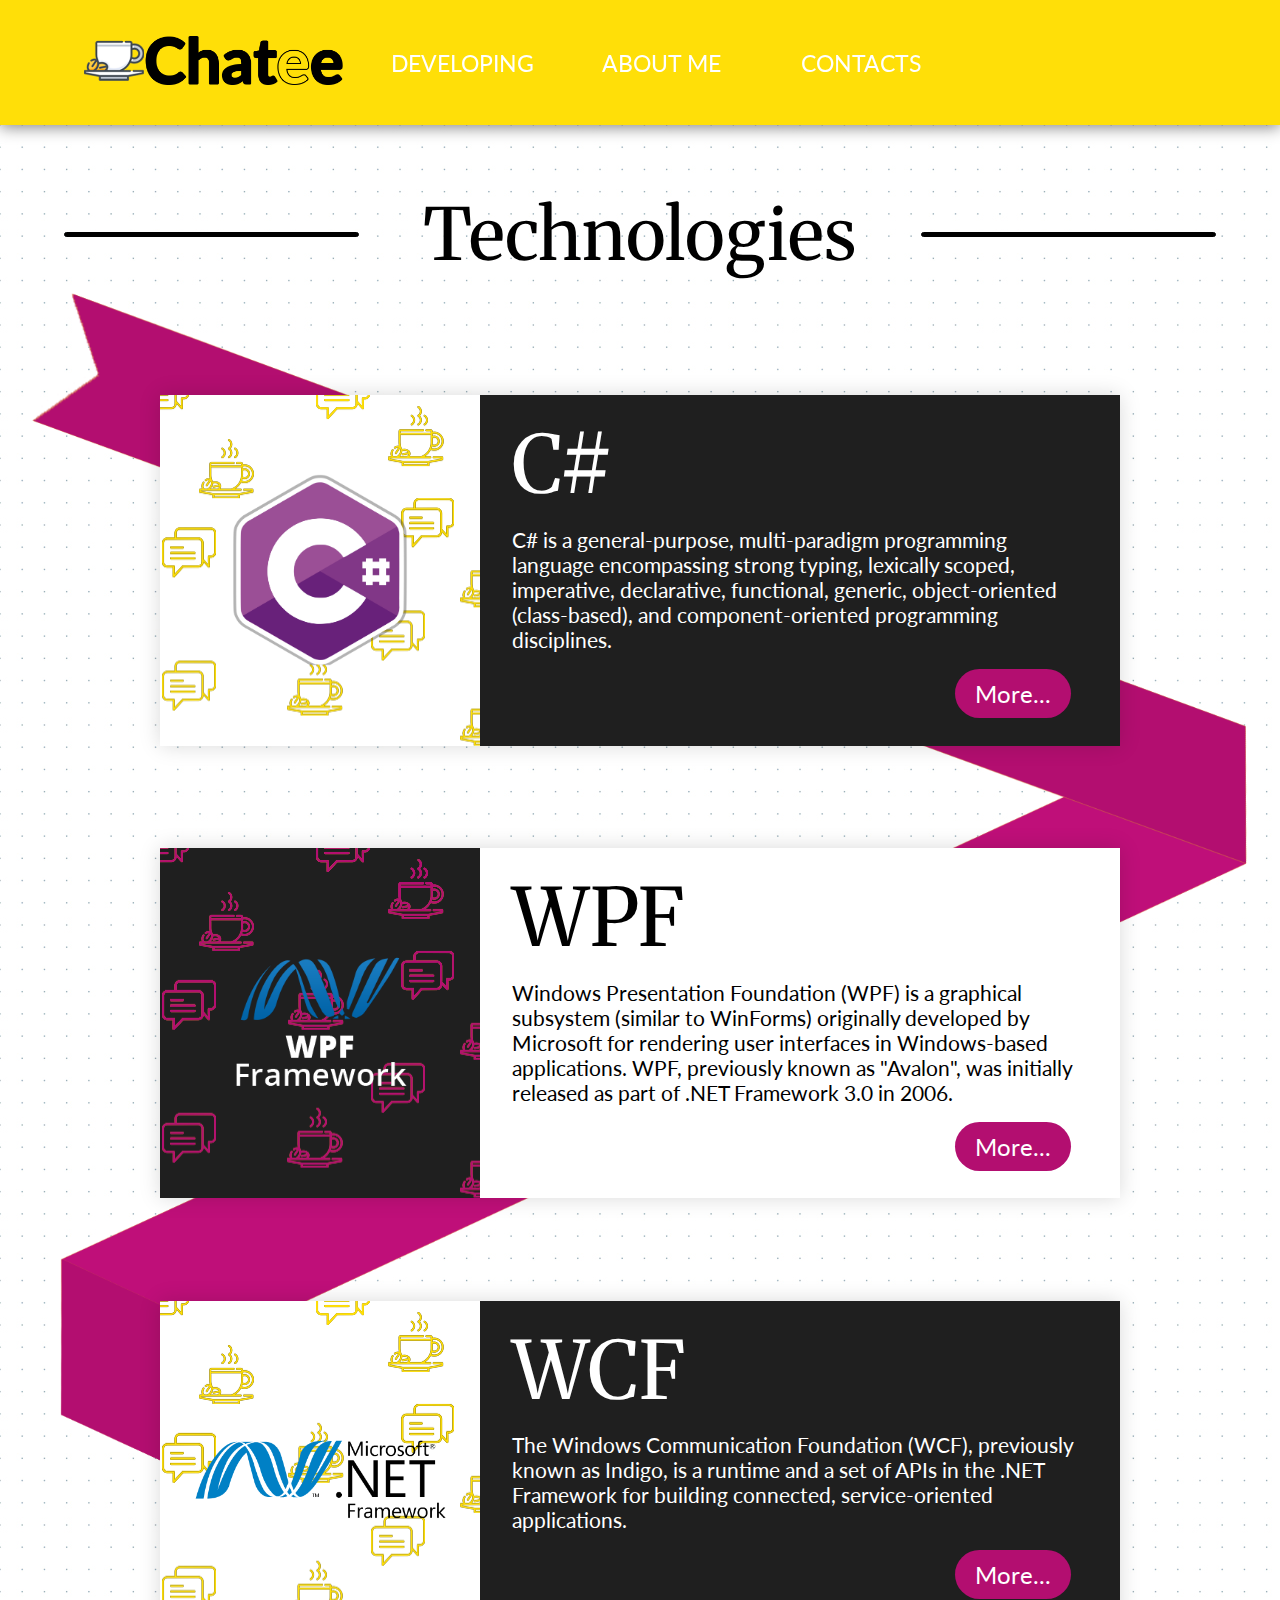
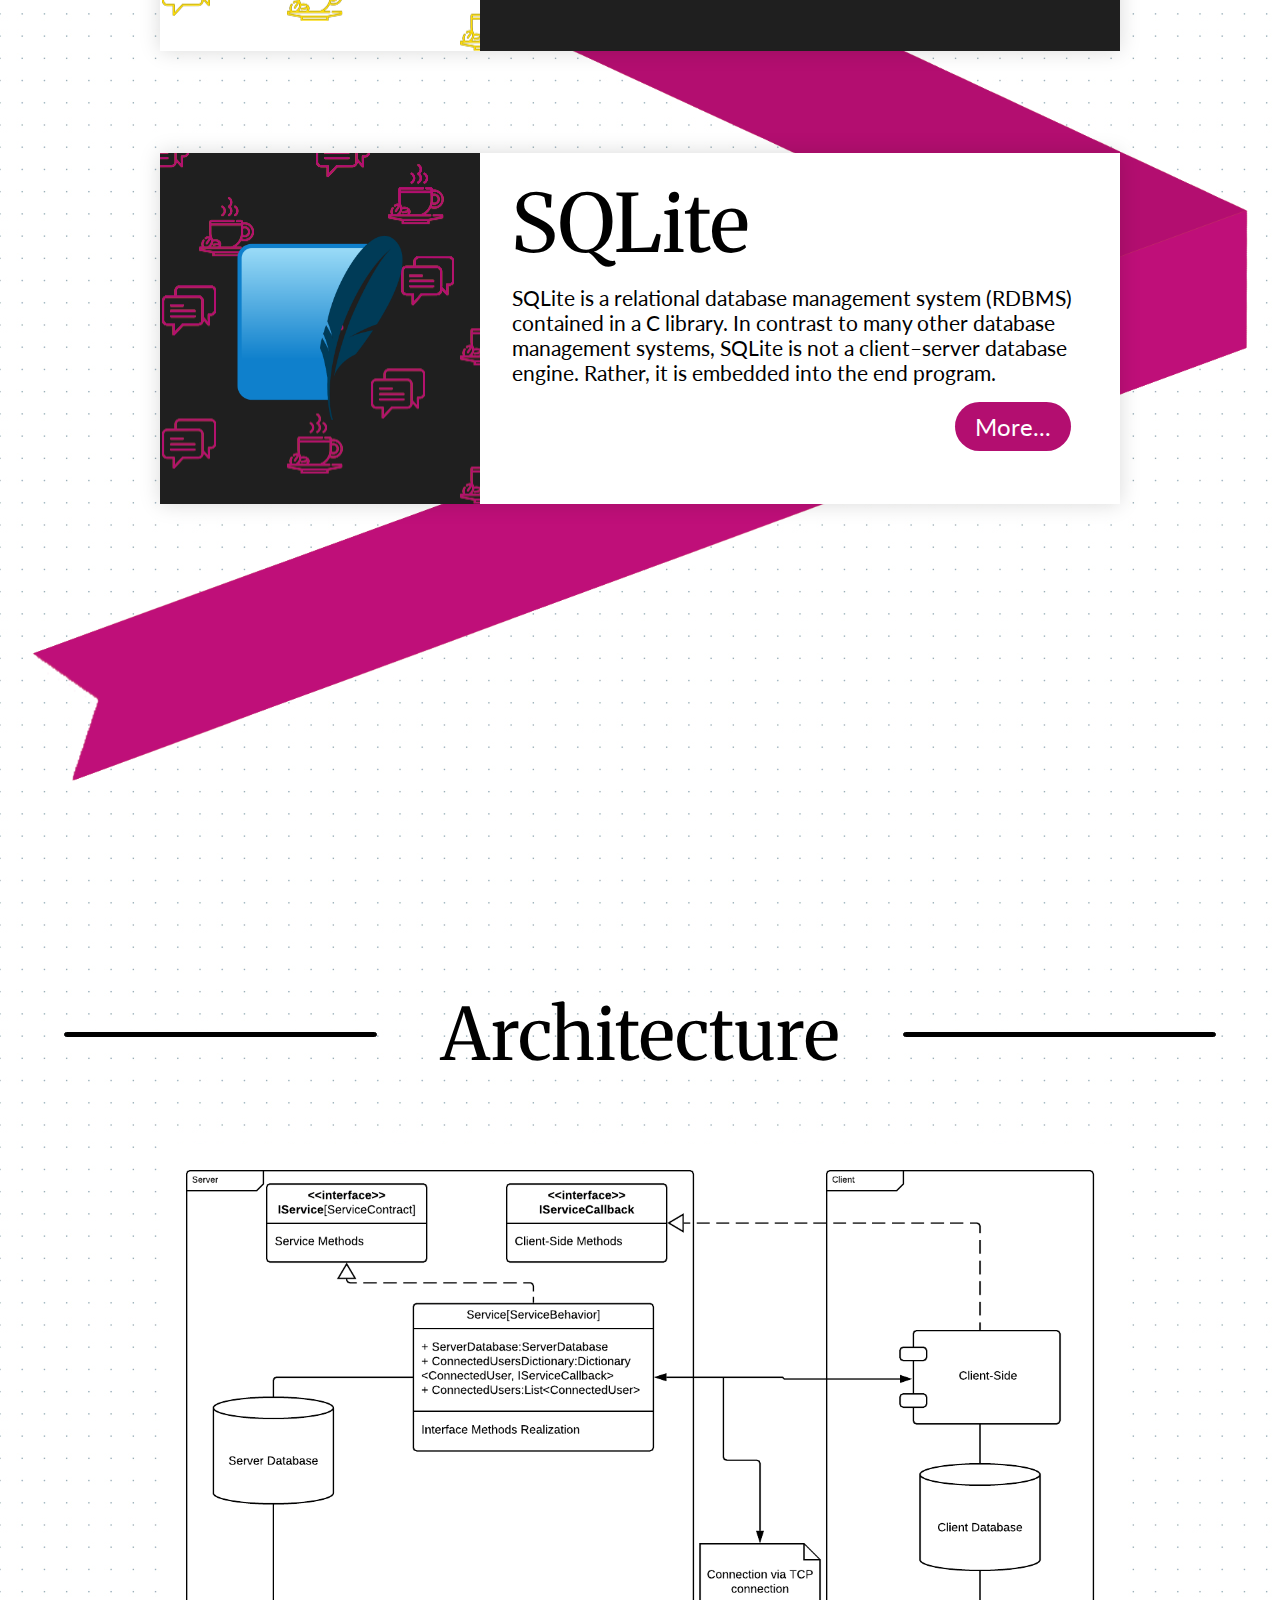
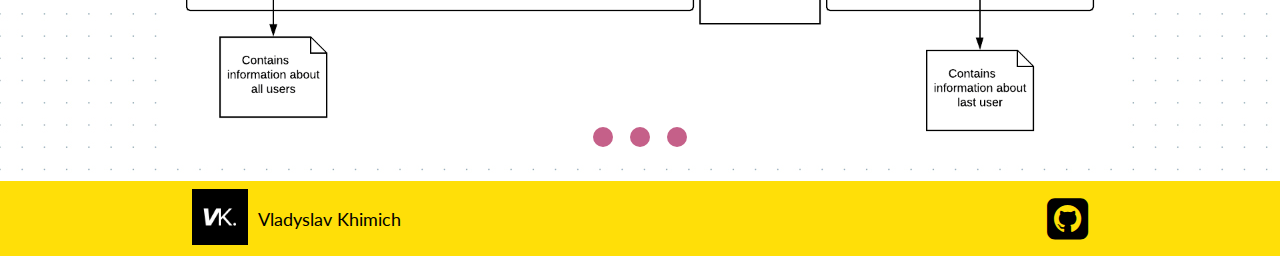
==== developing.html @ d9e34c66 "Completed home page and made developing page. Made all pages responsive." ====
<!DOCTYPE html>
<html lang="en">
<head>
    <meta charset="UTF-8">
    <meta name="viewport" content="width=device-width, initial-scale:1">
    <title>Chatee - Developing</title>
    <link rel="stylesheet" href="https://cdnjs.cloudflare.com/ajax/libs/font-awesome/4.7.0/css/font-awesome.min.css">
    <link rel="stylesheet" href="style.css">
    <link rel="icon" href="/favicon.ico">
</head>
<body>
<header>
    <ul>
        <li><a href="homepage.html"><img src="Images/Chatee%20Header.png" alt=""></a></li>
        <li><a href="developing.html">DEVELOPING</a></li>
        <li><a href="">ABOUT ME</a></li>
        <li><a href="">CONTACTS</a></li>
    </ul>
</header>
<main>
    <section class="technologies-section">
       <div class="technologies-header-container">
           <div class="black-line"></div>
           <div class="technologies-header">Technologies</div>
           <div class="black-line"></div>
       </div>
            <div class="pink-line">

            </div>
            <div class="used-technology">
                <div class="left-side">
                    <img src="Images/C%23.png" alt="C# Logo">
                </div>
                <div class="right-side">
                    <div class="right-side-header">C#</div>
                    <div class="right-side-text">C# is a general-purpose, multi-paradigm programming language encompassing strong typing, lexically scoped, imperative, declarative, functional, generic, object-oriented (class-based), and component-oriented programming disciplines.</div>
                    <div class="right-side-button">
                        <form action="https://en.wikipedia.org/wiki/C_Sharp_(programming_language)">
                            <input type="submit" value="More...">
                        </form>
                    </div>
                </div>
            </div>
            <div class="used-technology">
                <div class="left-side">
                    <img src="Images/WPF%20white.png" alt="WPF Logo">
                </div>
                <div class="right-side">
                    <div class="right-side-header">WPF</div>
                    <div class="right-side-text">Windows Presentation Foundation (WPF) is a graphical subsystem (similar to WinForms) originally developed by Microsoft for rendering user interfaces in Windows-based applications. WPF, previously known as "Avalon", was initially released as part of .NET Framework 3.0 in 2006.</div>
                    <div class="right-side-button">
                        <form action="https://en.wikipedia.org/wiki/Windows_Presentation_Foundation">
                            <input type="submit" value="More...">
                        </form>
                    </div>
                </div>
            </div>
            <div class="used-technology">
                <div class="left-side">
                    <img src="Images/WCF.png" alt="WCF Logo" class="wcf-framework">
                </div>
                <div class="right-side">
                    <div class="right-side-header">WCF</div>
                    <div class="right-side-text">The Windows Communication Foundation (WCF), previously known as Indigo, is a runtime and a set of APIs in the .NET Framework for building connected, service-oriented applications.</div>
                    <div class="right-side-button">
                        <form action="https://en.wikipedia.org/wiki/Windows_Communication_Foundation">
                            <input type="submit" value="More...">
                        </form>
                    </div>
                </div>
            </div>
            <div class="used-technology">
                <div class="left-side">
                    <img src="Images/SQLite.png" alt="SQLite Logo">
                </div>
                <div class="right-side">
                    <div class="right-side-header">SQLite</div>
                    <div class="right-side-text">SQLite is a relational database management system (RDBMS) contained in a C library. In contrast to many other database management systems, SQLite is not a client–server database engine. Rather, it is embedded into the end program.</div>
                    <div class="right-side-button">
                        <form action="https://en.wikipedia.org/wiki/SQLite">
                            <input type="submit" value="More...">
                        </form>
                    </div>
                </div>
            </div>
    </section>
    <div class="architecture-section">
        <div class="technologies-header-container">
            <div class="black-line"></div>
            <div class="technologies-header">Architecture</div>
            <div class="black-line"></div>
        </div>
        <div class="slider-container">
            <div class="slides">
                <!--<a href="Images/Application%20Structure.png" >
                    <img id="slide-1" src="Images/Application%20Structure.png" alt="Application structure"  class="slide">
                </a>
                <a href="Images/Server%20Structure%20Diagram.png" >
                    <img class="slide" id="slide-2" src="Images/Server%20Structure%20Diagram.png" alt="Server structure">
                </a>
                <a href="Images/Client%20Model.png">
                    <img class="slide"  id="slide-3" src="Images/Client%20Model.png" alt="Client model">
                </a>-->
                <img class="slide" id="slide-1" src="Images/Application%20Structure.png" alt="Application structure">
                <img class="slide" id="slide-2" src="Images/Server%20Structure%20Diagram.png" alt="Server structure">
                <img class="slide" id="slide-3" src="Images/Client%20Model.png" alt="Client model">
            </div>
        </div>
        <div class="links-container">
            <a href="#slide-1"><span class="pulse"></span></a>
            <a href="#slide-2"><span class="pulse"></span></a>
            <a href="#slide-3"><span class="pulse"></span></a>
        </div>
    </div>
</main>
<footer>
    <div class="footer-outer-container">
        <div class="my-logo-and-name">
            <img src="Images/Logo%20Centered.jpg" alt="Khimich Logo">
            <span>Vladyslav Khimich</span>
        </div>
        <div class="github-link"><a href="https://github.com/vladyslavkhimich"><i class="fa fa-github-square"></i></a></div>
    </div>
</footer>
</body>
</html>
---- style.css ----
@import url("https://fonts.googleapis.com/css?family=Merriweather:300&display=swap");
@import url("https://fonts.googleapis.com/css?family=Lato&display=swap");
@keyframes header-text-shadow {
  100% {
    text-shadow: #b7186a 1px 1px, #bb2165 2px 2px, #be2b5f 3px 3px, #c2345a 4px 4px, #c63e54 5px 5px, #ca474e 6px 6px, #ce5149 7px 7px, #d15a43 8px 8px, #d5643e 9px 9px, #d96d38 10px 10px, #dd7732 11px 11px, #e1802d 12px 12px, #e48a27 13px 13px, #e89322 14px 14px, #ec9d1c 15px 15px, #f0a616 16px 16px, #f4b011 17px 17px, #f7b90b 18px 18px, #fbc306 19px 19px, #ffcc00 20px 20px, #b30e70 0px 0px; } }
@keyframes scale-block {
  100% {
    transform: scale(1.05); } }
body {
  margin: 0; }

html {
  scroll-padding-top: 135px; }

::selection {
  background-color: #b30e70;
  color: white; }

::-moz-selection {
  background-color: #b30e70;
  color: white; }

#video {
  display: none; }

#videosubstitute {
  display: block;
  width: 100%;
  height: 100%; }

#mobilesubstitute {
  display: none; }

header {
  background: #ffdf08;
  height: 125px;
  width: 100%;
  display: flex;
  display: -webkit-flex;
  display: -ms-flex;
  align-items: center;
  box-shadow: 0 2px 15px grey;
  z-index: 5;
  position: fixed;
  top: 0; }
  header ul {
    list-style-type: none;
    display: flex;
    display: -webkit-flex;
    display: -ms-flex;
    flex-direction: row;
    align-items: center;
    margin: 0;
    height: 100%;
    padding-left: 5%;
    width: 60%; }
    header ul li {
      padding: 0 20px;
      height: 100%;
      display: flex;
      display: -webkit-flex;
      display: -ms-flex;
      align-items: center; }
      header ul li img {
        height: auto;
        width: 100%; }
    header ul li:first-child {
      width: auto; }
    header ul li:first-child ~ li {
      width: 33.3%;
      justify-content: center; }
      header ul li:first-child ~ li:hover {
        background-color: #ffcc00;
        cursor: pointer; }
        header ul li:first-child ~ li:hover a {
          animation: header-text-shadow 0.5s forwards; }
      header ul li:first-child ~ li a {
        color: white;
        font-family: "Lato", sans-serif;
        font-size: 1.5vw;
        text-decoration: none;
        height: 100%;
        display: flex;
        display: -webkit-flex;
        display: -ms-flex;
        align-items: center; }

.technologies-header-container {
  display: flex;
  display: -webkit-flex;
  display: -ms-flex;
  align-items: center;
  justify-content: center;
  margin: 5% 0;
  width: 100%; }
  .technologies-header-container .technologies-header {
    font-size: 5.6vw;
    color: black;
    font-family: "Merriweather", serif; }
  .technologies-header-container .black-line {
    height: 3px;
    background-color: black;
    border: 1px solid black;
    border-radius: 10px;
    width: 27%;
    margin: 0 5%; }

.technologies-section {
  height: 2850px;
  position: relative;
  display: flex;
  display: -webkit-flex;
  display: -ms-flex;
  flex-direction: column;
  align-items: center; }
  .technologies-section .pink-line {
    width: 95%;
    height: 87%;
    position: absolute;
    top: 7%;
    left: 2.5%;
    background: url("Images/Pink Ribbon.png") no-repeat;
    background-size: 100% 100%;
    z-index: 0; }
  .technologies-section .used-technology {
    height: 14.6%;
    width: 60%;
    background: white;
    box-shadow: 0 0 20px rgba(0, 0, 0, 0.15);
    z-index: 1;
    margin: 4% 0;
    display: grid;
    display: -ms-grid;
    grid-template-columns: 1fr 2fr;
    grid-template-rows: 1fr; }
    .technologies-section .used-technology:hover {
      animation: scale-block 0.5s both; }
    .technologies-section .used-technology .left-side {
      grid-column-start: 1;
      grid-row-start: 1;
      position: relative;
      background: url("Images/Background pattern light.png"); }
      .technologies-section .used-technology .left-side img {
        height: auto;
        width: 60%;
        position: absolute;
        top: 22.5%;
        left: 20%; }
      .technologies-section .used-technology .left-side .wcf-framework {
        height: auto;
        width: 90%;
        position: absolute;
        top: 32%;
        left: 6%; }
    .technologies-section .used-technology .right-side {
      grid-column-start: 2;
      grid-row-start: 1;
      background-color: #1f1f1f;
      padding: 3% 5%; }
      .technologies-section .used-technology .right-side .right-side-header {
        color: white;
        font-family: "Merriweather", serif;
        font-size: 90px;
        margin-bottom: 2%; }
      .technologies-section .used-technology .right-side .right-side-text {
        color: white;
        font-family: "Lato", sans-serif;
        font-size: 24px; }
      .technologies-section .used-technology .right-side .right-side-button {
        text-align: right;
        margin: 3% 3% 0 0; }
        .technologies-section .used-technology .right-side .right-side-button input {
          color: white;
          font-family: "Lato", sans-serif;
          border-width: 0;
          padding: 10px 20px;
          font-size: 24px;
          background: #b30e70;
          border-radius: 30px;
          transition: 0.5s; }
          .technologies-section .used-technology .right-side .right-side-button input:hover {
            cursor: pointer;
            color: white;
            font-family: "Lato", sans-serif;
            background-color: #ffdf08;
            color: black;
            box-shadow: 0 0.5em 0.5em -0.4em #ffdf08;
            transform: translateY(-0.25em); }
  .technologies-section div.used-technology:nth-child(even) .left-side {
    background: url("Images/Background pattern dark.png"); }
  .technologies-section div.used-technology:nth-child(even) .right-side {
    background-color: white; }
    .technologies-section div.used-technology:nth-child(even) .right-side .right-side-header {
      color: black;
      font-family: "Merriweather", serif; }
    .technologies-section div.used-technology:nth-child(even) .right-side .right-side-text {
      color: black;
      font-family: "Lato", sans-serif; }

main .architecture-section {
  position: relative;
  text-align: center; }
  main .architecture-section .slider-container {
    width: 75%; }

main {
  height: auto;
  display: flex;
  display: -webkit-flex;
  display: -ms-flex;
  flex-direction: column;
  margin-top: 125px;
  background: url("Images/dot-grid.png") repeat; }
  main .interested-section {
    text-align: center;
    margin-top: 5%; }
    main .interested-section .interested-chatee {
      color: black;
      font-family: "Merriweather", serif;
      font-size: 5vw; }
    main .interested-section .check-out-font-size {
      color: black;
      font-family: "Lato", sans-serif;
      font-size: 3.5vw; }
    main .interested-section .github-button {
      color: black;
      font-family: "Lato", sans-serif;
      font-size: 1.3vw;
      padding: 30px;
      background-color: #ffdf08;
      border-radius: 30px;
      border-width: 0;
      margin: 1% 0 3%;
      transition: 0.5s; }
      main .interested-section .github-button:hover {
        cursor: pointer;
        color: white;
        font-family: "Lato", sans-serif;
        background-color: #b30e70;
        box-shadow: 0 0.5em 0.5em -0.4em #b30e70;
        transform: translateY(-0.25em); }
  main .why-section {
    height: 2000px;
    position: relative;
    display: flex;
    display: -webkit-flex;
    display: -ms-flex;
    flex-direction: column;
    align-items: center; }
    main .why-section .yellow-line {
      width: 95%;
      height: 90%;
      position: absolute;
      top: 10%;
      left: 2.5%;
      background: url("Images/Yellow Ribbon.png") no-repeat;
      background-size: 100% 100%;
      z-index: 0; }
    main .why-section .why-chatee-reasons {
      height: 25%;
      margin: 5% 0;
      width: 60%;
      background: white;
      box-shadow: 0 0 20px rgba(0, 0, 0, 0.15);
      z-index: 1;
      display: flex;
      display: -webkit-flex;
      display: -ms-flex;
      align-items: center;
      justify-content: center; }
      main .why-section .why-chatee-reasons:hover {
        animation: scale-block 0.5s both; }
      main .why-section .why-chatee-reasons img {
        height: auto;
        width: 35%; }
      main .why-section .why-chatee-reasons .separator-black {
        height: 86%;
        width: 2px;
        border: 1px solid black;
        background-color: black;
        border-radius: 7px;
        margin: 0 5%; }
    main .why-section .why-chatee {
      color: black;
      font-family: "Merriweather", serif;
      font-size: 5.6vw;
      margin-top: 5%; }
    main .why-section .reason-text {
      color: black;
      font-family: "Lato", sans-serif;
      font-size: 1.2vw;
      text-align: left;
      width: 35%;
      height: 70%; }
      main .why-section .reason-text .reason-heading {
        color: black;
        font-family: "Merriweather", serif;
        font-size: 2.3vw;
        text-align: center;
        margin-bottom: 5%; }
  main .section-with-video {
    height: auto;
    position: relative; }
    main .section-with-video .what-is-chatee {
      height: 100%;
      width: 100%;
      display: flex;
      display: -webkit-flex;
      display: -ms-flex;
      align-items: center;
      position: absolute;
      top: 0;
      left: 0; }
    main .section-with-video .question {
      width: 50%;
      color: white;
      font-family: "Merriweather", serif;
      font-size: 5.6vw;
      z-index: 1;
      display: flex;
      display: -webkit-flex;
      display: -ms-flex;
      align-items: center;
      margin-left: 30px; }
    main .section-with-video .separator {
      width: 3px;
      border: 1px solid white;
      border-radius: 7px;
      background: white;
      height: 70%;
      margin: 0 3.5%; }
    main .section-with-video .explanation {
      width: 50%;
      color: white;
      font-family: "Lato", sans-serif;
      text-align: left;
      font-size: 2vw;
      margin-right: 25px; }
    main .section-with-video .video-block {
      height: 100%; }
      main .section-with-video .video-block .bg-video {
        width: 100%; }

.slides {
  display: flex;
  display: -webkit-flex;
  display: -ms-flex;
  scroll-snap-type: x mandatory;
  scroll-behavior: smooth;
  -webkit-overflow-scrolling: touch;
  transition: 2s;
  overflow: hidden; }
  .slides .slide {
    scroll-snap-align: start;
    border-radius: 10px;
    width: 100%;
    position: relative; }

.links-container {
  position: relative;
  top: -30px; }
  .links-container a {
    position: relative;
    height: 20px;
    width: 20px;
    border-radius: 10px;
    background-color: #c56089;
    display: inline-block;
    margin: 0 0.5%;
    transition: 0.3s; }
    .links-container a:hover {
      background-color: #b30e70; }
      .links-container a:hover .pulse {
        opacity: 1;
        transform: scale(1.2); }
    .links-container a .pulse {
      position: absolute;
      top: -1px;
      left: -1px;
      width: 100%;
      height: 100%;
      opacity: 0;
      background: none;
      border: 1px solid #b30e70;
      border-radius: 50%;
      transition: all 0.3s cubic-bezier(0.53, -0.67, 0.79, 0.74); }

.slider-container {
  width: 61.35%;
  height: auto;
  margin: 0 auto;
  overflow: hidden; }

.gallery {
  text-align: center; }
  .gallery .gallery-heading {
    color: black;
    font-family: "Merriweather", serif;
    font-size: 5vw;
    margin: 5% 0 3%; }

footer {
  height: 75px;
  background-color: #ffdf08; }
  footer .footer-outer-container {
    display: flex;
    display: -webkit-flex;
    display: -ms-flex;
    justify-content: space-between;
    align-items: center;
    width: 70%;
    margin: 0 auto;
    height: 75px; }
    footer .footer-outer-container .my-logo-and-name {
      position: relative; }
      footer .footer-outer-container .my-logo-and-name img {
        height: 56px; }
      footer .footer-outer-container .my-logo-and-name span {
        color: black;
        font-family: "Lato", sans-serif;
        position: absolute;
        font-size: 18px;
        top: 50%;
        margin-top: -11px;
        margin-left: 10px;
        width: 150px; }
    footer .footer-outer-container .github-link i {
      font-size: 48px;
      color: black;
      transition: 0.3s; }
      footer .footer-outer-container .github-link i:hover {
        color: #b30e70; }

@media only screen and (max-width: 1440px) {
  header ul li:first-child ~ li a {
    font-size: 1.8vw; }

  header ul {
    width: 70%; }

  main .why-section .why-chatee-reasons {
    width: 80%; }
    main .why-section .why-chatee-reasons .reason-text {
      font-size: 1.7vw; }
    main .why-section .why-chatee-reasons .reason-heading {
      font-size: 3vw; }

  .slider-container {
    width: 80%; }

  .technologies-section {
    height: 2400px; }
    .technologies-section .used-technology {
      width: 75%; }
      .technologies-section .used-technology .right-side .right-side-text {
        font-size: 21px; }
      .technologies-section .used-technology .right-side .right-side-header {
        font-size: 80px; } }
@media only screen and (max-width: 1152px) {
  .technologies-section .used-technology {
    height: 17%; } }
@media only screen and (min-width: 992px) {
  #video {
    display: block; }

  #videosubstitute {
    display: none; }

  main .interested-section .github-button {
    font-size: 2vw; } }
@media only screen and (max-width: 992px) {
  header ul li:first-child ~ li a {
    font-size: 2.3vw; }

  header ul {
    width: 100%; }

  .slider-container {
    width: 80%; }

  main .why-section .why-chatee-reasons {
    flex-direction: column;
    height: 27%; }
    main .why-section .why-chatee-reasons .separator-black {
      width: 86%;
      height: 2px;
      margin: 5% 0; }
    main .why-section .why-chatee-reasons .reason-text {
      height: 35%;
      width: 70%;
      font-size: 2.5vw; }
      main .why-section .why-chatee-reasons .reason-text .reason-heading {
        font-size: 4vw;
        margin-bottom: 2%; }
    main .why-section .why-chatee-reasons img {
      width: auto;
      height: 35%; }

  main .section-with-video .what-is-chatee {
    flex-direction: column;
    justify-content: center; }
    main .section-with-video .what-is-chatee .separator {
      height: 3px;
      width: 75%;
      margin: 3.5% 0; }
    main .section-with-video .what-is-chatee .explanation {
      height: 35%;
      font-size: 2.5vw;
      text-align: center; }
    main .section-with-video .what-is-chatee .question {
      height: 25%; }

  .slider-container {
    width: 92%; }

  main .interested-section .github-button {
    font-size: 2.75vw; }

  .technologies-section .used-technology {
    grid-template-columns: 1fr;
    grid-template-rows: 1fr 1fr;
    height: 19%;
    width: 80%; }
    .technologies-section .used-technology .left-side {
      grid-row-start: 1;
      grid-row-end: 1;
      grid-column-start: 1;
      grid-column-end: 1;
      width: 100%;
      height: 100%; }
      .technologies-section .used-technology .left-side img {
        position: absolute;
        top: 15%;
        left: 40%;
        width: auto;
        height: 70%; }
      .technologies-section .used-technology .left-side .wcf-framework {
        width: auto;
        height: 70%;
        left: 23%;
        top: 15%; }
    .technologies-section .used-technology .right-side {
      grid-row-start: 2;
      grid-column-start: 1; }
      .technologies-section .used-technology .right-side .right-side-header {
        font-size: 72px; }
      .technologies-section .used-technology .right-side .right-side-text {
        font-size: 20px; } }
@media only screen and (max-width: 600px) {
  main .why-section {
    height: 2000px; }
    main .why-section .why-chatee-reasons {
      height: 30%;
      width: 95%; }
      main .why-section .why-chatee-reasons .separator-black {
        margin: 5% 0; }
      main .why-section .why-chatee-reasons img {
        height: 35%; }
      main .why-section .why-chatee-reasons .reason-text {
        font-size: 4.3vw; }
        main .why-section .why-chatee-reasons .reason-text .reason-heading {
          font-size: 7vw; }
    main .why-section .change-flex-order .reason-text {
      order: 2; }
    main .why-section .change-flex-order .separator-black {
      order: 1; }
    main .why-section .change-flex-order img {
      order: 0; }

  .slider-container {
    width: 97%; }

  main .why-section .why-chatee, main .section-with-video .question, .gallery .gallery-heading, main .interested-section .interested-chatee {
    font-size: 10vw; }

  #mobilesubstitute {
    display: block;
    width: 100%;
    height: auto; }

  main .section-with-video .what-is-chatee .question {
    position: relative;
    top: -7%; }
  main .section-with-video .what-is-chatee .separator {
    display: none; }
  main .section-with-video .what-is-chatee .explanation {
    width: 90%;
    position: relative;
    top: 20%;
    font-size: 5vw; }

  header {
    height: 140px; }

  header ul {
    flex-direction: column;
    padding-left: 0; }
    header ul li:first-child ~ li {
      width: 100%;
      height: 25%;
      margin: 0;
      padding: 0; }
    header ul li:first-child ~ li a {
      font-size: 4vw; }
    header ul li:first-child ~ li:hover a {
      animation: none; }
    header ul li:first-of-type {
      height: 25%; }
      header ul li:first-of-type a {
        height: 100%;
        position: relative;
        top: 2%; }
        header ul li:first-of-type a img {
          height: 100%;
          width: auto; }

  main .interested-section .check-out-font-size {
    font-size: 5vw; }
  main .interested-section .github-button {
    font-size: 4vw; }

  footer .footer-outer-container {
    width: 90%; }

  .technologies-section {
    height: 3700px; }
    .technologies-section .used-technology {
      height: 22%;
      width: 95%; }
      .technologies-section .used-technology .left-side img {
        margin: 0 auto;
        display: block;
        left: 25%;
        height: 50%; }
      .technologies-section .used-technology .left-side .wcf-framework {
        height: 38%;
        margin: 0 auto;
        display: block;
        left: 0;
        top: 25%; }

  main .architecture-section .slider-container {
    width: 95%; } }

/*# sourceMappingURL=style.css.map */
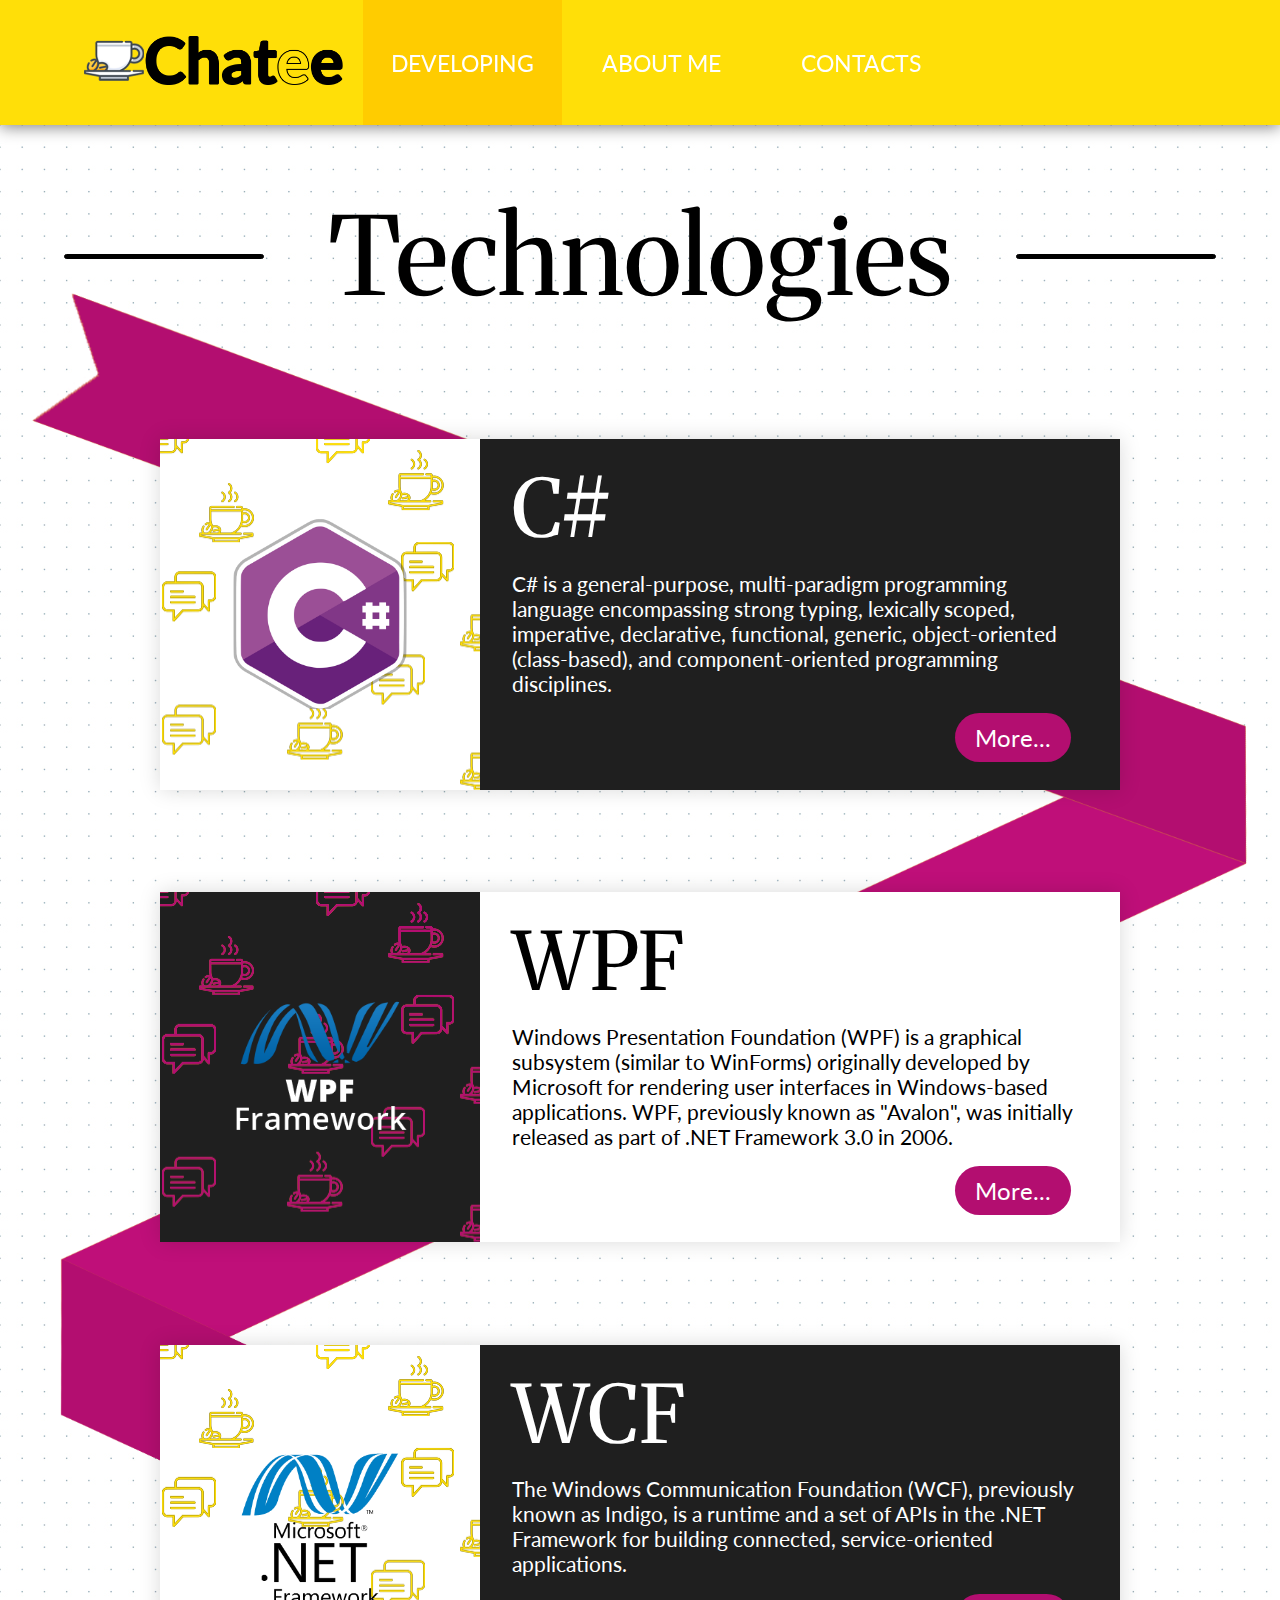
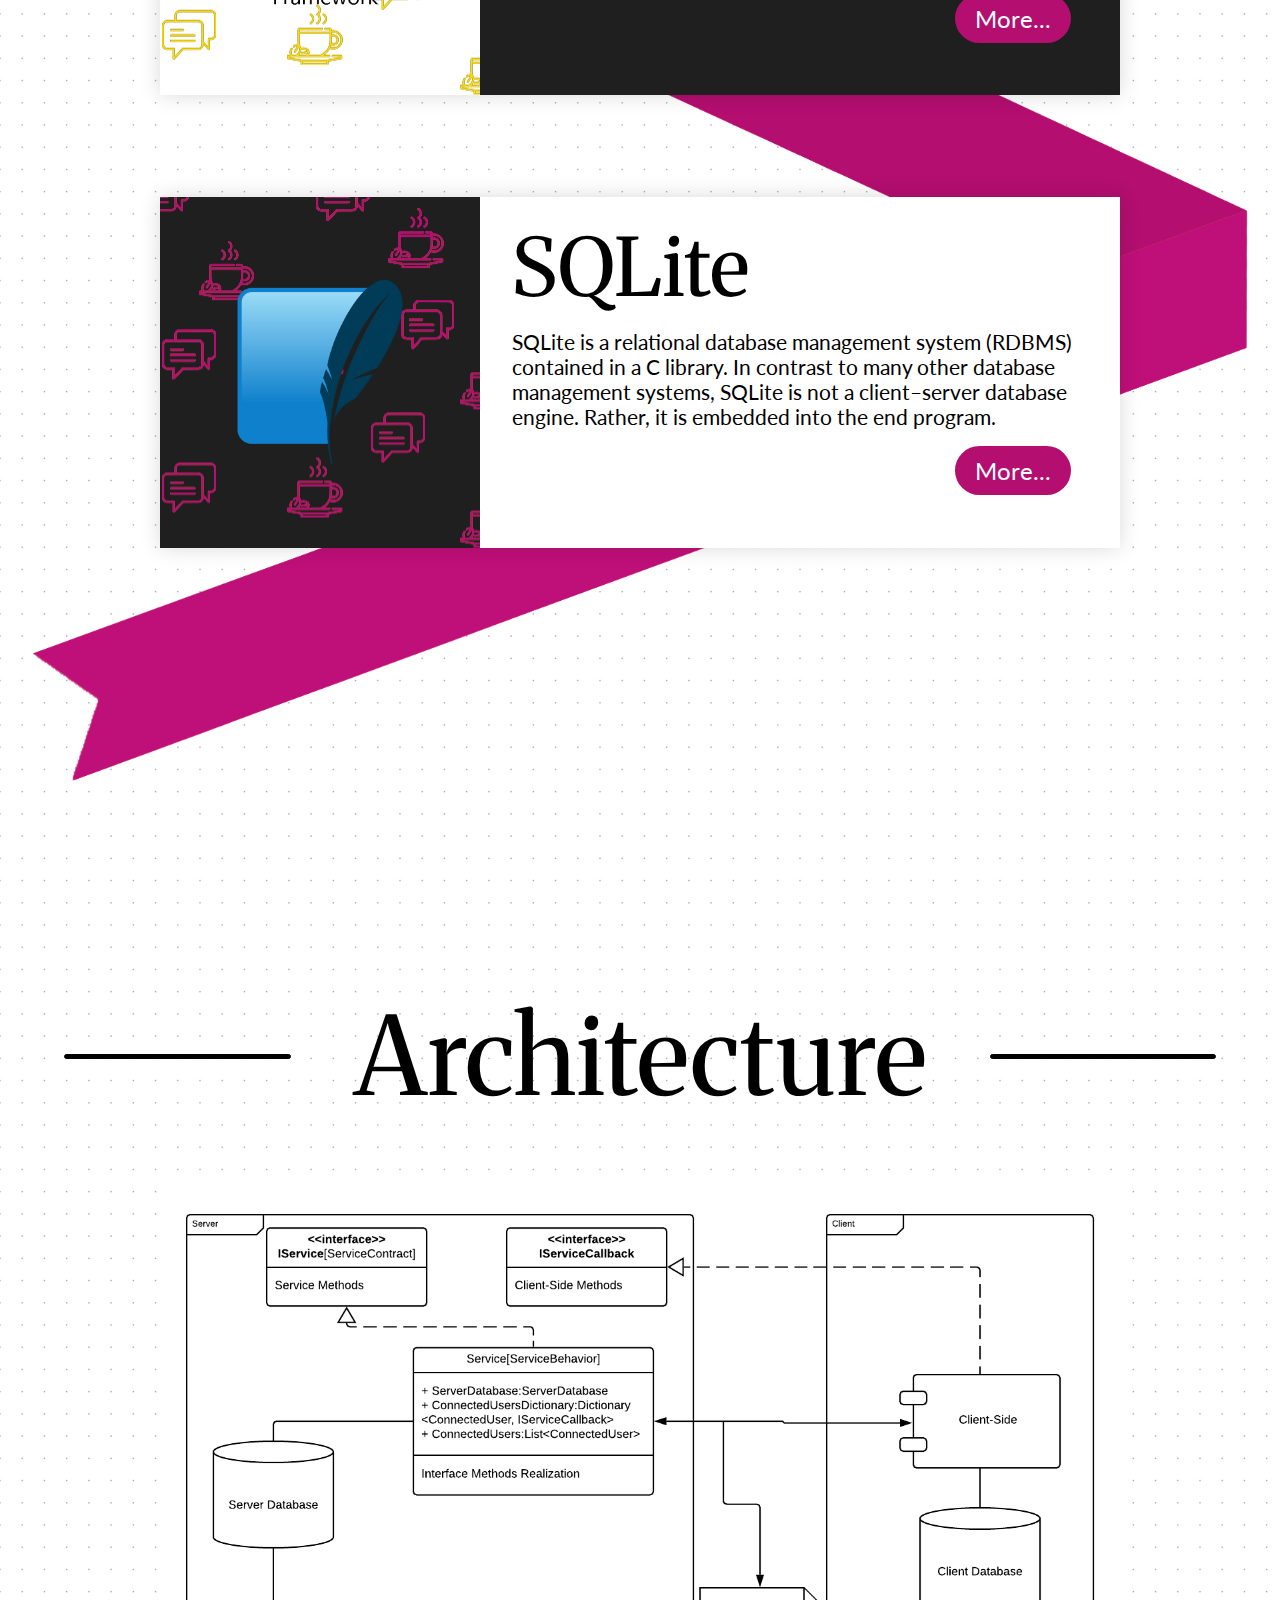
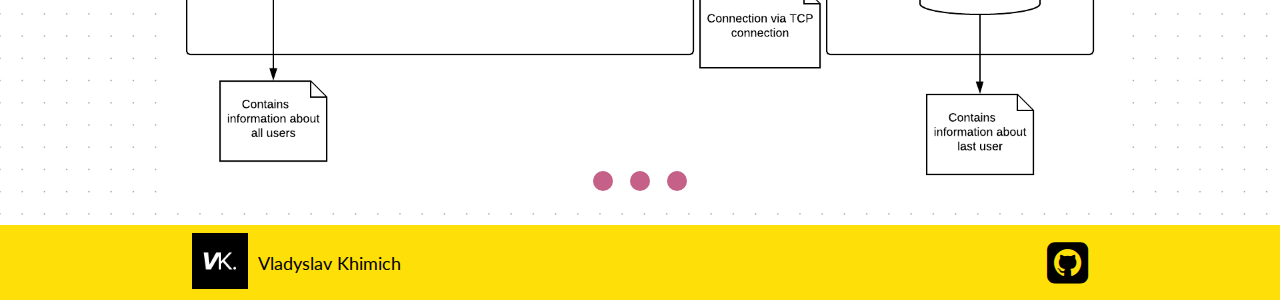
==== commit d4822174: "Finalite" ====
--- a/developing.html
+++ b/developing.html
@@ -11,10 +11,10 @@
 <body>
 <header>
     <ul>
-        <li><a href="homepage.html"><img src="Images/Chatee%20Header.png" alt=""></a></li>
-        <li><a href="developing.html">DEVELOPING</a></li>
-        <li><a href="">ABOUT ME</a></li>
-        <li><a href="">CONTACTS</a></li>
+        <li><a href="index.html"><img src="Images/Chatee%20Header.png" alt=""></a></li>
+        <li class="active"><a href="developing.html">DEVELOPING</a></li>
+        <li><a href="about-me.html">ABOUT ME</a></li>
+        <li><a href="contacts.html">CONTACTS</a></li>
     </ul>
 </header>
 <main>
--- a/style.css
+++ b/style.css
@@ -1,5 +1,6 @@
 @import url("https://fonts.googleapis.com/css?family=Merriweather:300&display=swap");
 @import url("https://fonts.googleapis.com/css?family=Lato&display=swap");
+@import url("https://fonts.googleapis.com/css?family=Lato:700&display=swap");
 @keyframes header-text-shadow {
   100% {
     text-shadow: #b7186a 1px 1px, #bb2165 2px 2px, #be2b5f 3px 3px, #c2345a 4px 4px, #c63e54 5px 5px, #ca474e 6px 6px, #ce5149 7px 7px, #d15a43 8px 8px, #d5643e 9px 9px, #d96d38 10px 10px, #dd7732 11px 11px, #e1802d 12px 12px, #e48a27 13px 13px, #e89322 14px 14px, #ec9d1c 15px 15px, #f0a616 16px 16px, #f4b011 17px 17px, #f7b90b 18px 18px, #fbc306 19px 19px, #ffcc00 20px 20px, #b30e70 0px 0px; } }
@@ -30,6 +31,9 @@
 
 #mobilesubstitute {
   display: none; }
+
+.active {
+  background-color: #ffcc00; }
 
 header {
   background: #ffdf08;
@@ -85,6 +89,12 @@
         display: -ms-flex;
         align-items: center; }
 
+.technologies-header {
+  font-size: 108px;
+  color: black;
+  font-family: "Merriweather", serif;
+  white-space: nowrap; }
+
 .technologies-header-container {
   display: flex;
   display: -webkit-flex;
@@ -93,10 +103,6 @@
   justify-content: center;
   margin: 5% 0;
   width: 100%; }
-  .technologies-header-container .technologies-header {
-    font-size: 5.6vw;
-    color: black;
-    font-family: "Merriweather", serif; }
   .technologies-header-container .black-line {
     height: 3px;
     background-color: black;
@@ -146,12 +152,6 @@
         position: absolute;
         top: 22.5%;
         left: 20%; }
-      .technologies-section .used-technology .left-side .wcf-framework {
-        height: auto;
-        width: 90%;
-        position: absolute;
-        top: 32%;
-        left: 6%; }
     .technologies-section .used-technology .right-side {
       grid-column-start: 2;
       grid-row-start: 1;
@@ -203,6 +203,71 @@
   main .architecture-section .slider-container {
     width: 75%; }
 
+.contacts-main {
+  height: 737px;
+  margin-top: 125px;
+  background: url("Images/contacts-background.jpg") no-repeat;
+  position: relative; }
+  .contacts-main .contacts-block {
+    height: 80%;
+    width: 60%;
+    margin: 0 auto;
+    position: absolute;
+    top: 10%;
+    left: 20%;
+    display: grid;
+    display: -ms-grid;
+    grid-template-columns: 3fr 1fr; }
+    .contacts-main .contacts-block .left-side {
+      background: rgba(255, 255, 255, 0.7);
+      padding: 30px 45px; }
+      .contacts-main .contacts-block .left-side .contacts-header {
+        color: black;
+        font-family: "Merriweather", serif;
+        font-size: 32px; }
+      .contacts-main .contacts-block .left-side input[type="text"], .contacts-main .contacts-block .left-side input[type="email"], .contacts-main .contacts-block .left-side textarea {
+        background: transparent;
+        border-width: 0;
+        border-bottom: 3px solid #1f1f1f;
+        width: 100%;
+        padding: 10px 0;
+        display: block;
+        font-family: Lato, serif;
+        margin-top: 12px;
+        resize: none; }
+        .contacts-main .contacts-block .left-side input[type="text"]:focus, .contacts-main .contacts-block .left-side input[type="email"]:focus, .contacts-main .contacts-block .left-side textarea:focus {
+          border-bottom: 3px solid #ffdf08;
+          outline: none; }
+      .contacts-main .contacts-block .left-side input[type="submit"] {
+        background: transparent;
+        border-width: 0;
+        border-bottom: 3px solid #ffdf08;
+        width: 100%;
+        padding: 10px 0;
+        color: black;
+        font-family: "Lato", sans-serif;
+        margin-top: 15px; }
+        .contacts-main .contacts-block .left-side input[type="submit"]:hover {
+          background: #ffdf08;
+          cursor: pointer; }
+    .contacts-main .contacts-block .contacts-block-right {
+      background: rgba(255, 255, 255, 0.9);
+      padding: 30px 45px; }
+    .contacts-main .contacts-block .contacts-info-header {
+      color: black;
+      font-family: "Merriweather", serif;
+      font-size: 22px;
+      text-align: center; }
+    .contacts-main .contacts-block .my-email-text {
+      color: black;
+      font-family: "Lato", sans-serif;
+      font-size: 18px;
+      text-align: left;
+      margin: 15px 0; }
+    .contacts-main .contacts-block .my-email {
+      font-size: 14px;
+      margin: 0; }
+
 main {
   height: auto;
   display: flex;
@@ -217,15 +282,15 @@
     main .interested-section .interested-chatee {
       color: black;
       font-family: "Merriweather", serif;
-      font-size: 5vw; }
+      font-size: 108px; }
     main .interested-section .check-out-font-size {
       color: black;
       font-family: "Lato", sans-serif;
-      font-size: 3.5vw; }
+      font-size: 72px; }
     main .interested-section .github-button {
       color: black;
       font-family: "Lato", sans-serif;
-      font-size: 1.3vw;
+      font-size: 32px;
       padding: 30px;
       background-color: #ffdf08;
       border-radius: 30px;
@@ -283,7 +348,7 @@
     main .why-section .why-chatee {
       color: black;
       font-family: "Merriweather", serif;
-      font-size: 5.6vw;
+      font-size: 108px;
       margin-top: 5%; }
     main .why-section .reason-text {
       color: black;
@@ -315,7 +380,7 @@
       width: 50%;
       color: white;
       font-family: "Merriweather", serif;
-      font-size: 5.6vw;
+      font-size: 92px;
       z-index: 1;
       display: flex;
       display: -webkit-flex;
@@ -396,8 +461,153 @@
   .gallery .gallery-heading {
     color: black;
     font-family: "Merriweather", serif;
-    font-size: 5vw;
+    font-size: 108px;
     margin: 5% 0 3%; }
+
+.about-me-section {
+  height: 560px;
+  width: 100%;
+  display: flex;
+  display: -webkit-flex;
+  display: -ms-flex;
+  align-items: center;
+  justify-content: center; }
+  .about-me-section .about-me-block {
+    width: 60%;
+    height: 80%;
+    display: grid;
+    display: -ms-grid;
+    grid-template-columns: 1fr 2fr;
+    background-color: white;
+    box-shadow: 0 0 20px rgba(0, 0, 0, 0.15);
+    z-index: 1; }
+    .about-me-section .about-me-block:hover {
+      animation: scale-block 0.5s both; }
+    .about-me-section .about-me-block .image-container {
+      height: 100%;
+      grid-column-start: 1;
+      grid-column-end: 1;
+      display: flex;
+      display: -webkit-flex;
+      display: -ms-flex;
+      align-items: center;
+      position: relative;
+      background: url("Images/Background pattern light.png"); }
+      .about-me-section .about-me-block .image-container img {
+        position: absolute;
+        width: 100%;
+        height: auto; }
+    .about-me-section .about-me-block .about-me-text-container {
+      padding: 3% 5%; }
+      .about-me-section .about-me-block .about-me-text-container .about-me-header {
+        color: black;
+        font-family: "Merriweather", serif;
+        font-size: 64px;
+        margin-bottom: 2%; }
+      .about-me-section .about-me-block .about-me-text-container .about-me-description {
+        font-size: 18px;
+        color: black;
+        font-family: "Lato", sans-serif; }
+
+.my-skills-section {
+  display: flex;
+  display: -webkit-flex;
+  display: -ms-flex;
+  flex-direction: column;
+  align-items: center; }
+
+.my-skills {
+  height: 750px;
+  display: grid;
+  display: -ms-grid;
+  grid-template-columns: 1fr 1fr;
+  width: 79.2%; }
+  .my-skills .skills-block {
+    margin: 1% auto;
+    background: white;
+    width: 60%;
+    height: 85%;
+    box-shadow: 0 0 20px rgba(0, 0, 0, 0.15); }
+    .my-skills .skills-block:hover {
+      animation: scale-block 0.5s both; }
+    .my-skills .skills-block .skills-block-header {
+      text-align: center;
+      color: black;
+      font-family: "Merriweather", serif;
+      font-size: 48px;
+      margin-top: 5%; }
+    .my-skills .skills-block .list-container {
+      padding: 1% 9%; }
+      .my-skills .skills-block .list-container p {
+        color: #b30e70;
+        font-family: Lato, serif;
+        font-size: 22px; }
+      .my-skills .skills-block .list-container li {
+        color: black;
+        font-family: "Lato", sans-serif;
+        font-size: 22px; }
+
+.education-section {
+  height: 702px;
+  background: url("Images/studying-background.jpg") no-repeat center;
+  background-size: cover;
+  margin-bottom: 3%; }
+  .education-section .education-container {
+    display: flex;
+    display: -webkit-flex;
+    display: -ms-flex;
+    flex-direction: column;
+    align-items: center;
+    padding: 2% 0 0 0;
+    width: 100%;
+    height: 90%; }
+    .education-section .education-container .education-header {
+      color: white;
+      font-family: "Merriweather", serif;
+      font-size: 80px; }
+    .education-section .education-container .education-description-block {
+      background: rgba(0, 0, 0, 0.502);
+      width: 54%;
+      height: 60%;
+      margin-top: 2%; }
+    .education-section .education-container .education-paragraph {
+      font-size: 28px;
+      margin: 5% 0 0 5%;
+      color: white;
+      font-family: "Lato", sans-serif; }
+      .education-section .education-container .education-paragraph span {
+        color: #ffdf08;
+        font-weight: 700; }
+
+.bonus-section .technologies-header {
+  text-align: center; }
+.bonus-section .my-favourite-songs-container {
+  height: 753px;
+  width: 100%;
+  background: url("Images/songs-background.jpg") no-repeat center;
+  background-size: cover;
+  display: flex;
+  display: -webkit-flex;
+  display: -ms-flex;
+  align-items: center;
+  justify-content: center; }
+  .bonus-section .my-favourite-songs-container .my-favourite-songs-block {
+    width: 79.2%;
+    height: 90%;
+    background: rgba(255, 255, 255, 0.6); }
+    .bonus-section .my-favourite-songs-container .my-favourite-songs-block .favourite-songs-header {
+      color: black;
+      font-family: "Merriweather", serif;
+      font-size: 72px;
+      text-align: center;
+      margin: 3% auto; }
+    .bonus-section .my-favourite-songs-container .my-favourite-songs-block .songs-container .song-container {
+      text-align: center; }
+      .bonus-section .my-favourite-songs-container .my-favourite-songs-block .songs-container .song-container .song-name {
+        font-family: Lato, serif;
+        margin: 10px 0;
+        font-size: 32px;
+        color: #b30e70; }
 
 footer {
   height: 75px;
@@ -441,9 +651,9 @@
   main .why-section .why-chatee-reasons {
     width: 80%; }
     main .why-section .why-chatee-reasons .reason-text {
-      font-size: 1.7vw; }
+      font-size: 24px; }
     main .why-section .why-chatee-reasons .reason-heading {
-      font-size: 3vw; }
+      font-size: 48px; }
 
   .slider-container {
     width: 80%; }
@@ -455,7 +665,10 @@
       .technologies-section .used-technology .right-side .right-side-text {
         font-size: 21px; }
       .technologies-section .used-technology .right-side .right-side-header {
-        font-size: 80px; } }
+        font-size: 80px; }
+
+  .about-me-section .about-me-block, .education-section .education-container .education-description-block, .my-skills .skills-block {
+    width: 80%; } }
 @media only screen and (max-width: 1152px) {
   .technologies-section .used-technology {
     height: 17%; } }
@@ -464,10 +677,7 @@
     display: block; }
 
   #videosubstitute {
-    display: none; }
-
-  main .interested-section .github-button {
-    font-size: 2vw; } }
+    display: none; } }
 @media only screen and (max-width: 992px) {
   header ul li:first-child ~ li a {
     font-size: 2.3vw; }
@@ -477,6 +687,12 @@
 
   .slider-container {
     width: 80%; }
+
+  main .why-section .why-chatee, .gallery .gallery-heading, main .interested-section .interested-chatee, .technologies-header {
+    font-size: 78px; }
+
+  main .interested-section .check-out-font-size {
+    font-size: 56px; }
 
   main .why-section .why-chatee-reasons {
     flex-direction: column;
@@ -488,9 +704,9 @@
     main .why-section .why-chatee-reasons .reason-text {
       height: 35%;
       width: 70%;
-      font-size: 2.5vw; }
+      font-size: 22px; }
       main .why-section .why-chatee-reasons .reason-text .reason-heading {
-        font-size: 4vw;
+        font-size: 36px;
         margin-bottom: 2%; }
     main .why-section .why-chatee-reasons img {
       width: auto;
@@ -505,16 +721,20 @@
       margin: 3.5% 0; }
     main .section-with-video .what-is-chatee .explanation {
       height: 35%;
-      font-size: 2.5vw;
-      text-align: center; }
+      font-size: 22px;
+      text-align: center;
+      width: 55%; }
     main .section-with-video .what-is-chatee .question {
-      height: 25%; }
+      width: 80%;
+      height: 25%;
+      font-size: 60px;
+      justify-content: center; }
 
   .slider-container {
     width: 92%; }
 
   main .interested-section .github-button {
-    font-size: 2.75vw; }
+    font-size: 32px; }
 
   .technologies-section .used-technology {
     grid-template-columns: 1fr;
@@ -534,18 +754,26 @@
         left: 40%;
         width: auto;
         height: 70%; }
-      .technologies-section .used-technology .left-side .wcf-framework {
-        width: auto;
-        height: 70%;
-        left: 23%;
-        top: 15%; }
     .technologies-section .used-technology .right-side {
       grid-row-start: 2;
       grid-column-start: 1; }
       .technologies-section .used-technology .right-side .right-side-header {
         font-size: 72px; }
       .technologies-section .used-technology .right-side .right-side-text {
-        font-size: 20px; } }
+        font-size: 20px; }
+
+  .my-skills {
+    width: 90%; }
+
+  .about-me-section {
+    height: 850px; }
+
+  .my-skills .skills-block .skills-block-header {
+    font-size: 40px; }
+
+  .contacts-main .contacts-block {
+    width: 90%;
+    left: 5%; } }
 @media only screen and (max-width: 600px) {
   main .why-section {
     height: 2000px; }
@@ -557,9 +785,9 @@
       main .why-section .why-chatee-reasons img {
         height: 35%; }
       main .why-section .why-chatee-reasons .reason-text {
-        font-size: 4.3vw; }
+        font-size: 20px; }
         main .why-section .why-chatee-reasons .reason-text .reason-heading {
-          font-size: 7vw; }
+          font-size: 32px; }
     main .why-section .change-flex-order .reason-text {
       order: 2; }
     main .why-section .change-flex-order .separator-black {
@@ -570,8 +798,8 @@
   .slider-container {
     width: 97%; }
 
-  main .why-section .why-chatee, main .section-with-video .question, .gallery .gallery-heading, main .interested-section .interested-chatee {
-    font-size: 10vw; }
+  main .why-section .why-chatee, main .section-with-video .question, .gallery .gallery-heading, main .interested-section .interested-chatee, .technologies-header {
+    font-size: 44px; }
 
   #mobilesubstitute {
     display: block;
@@ -580,14 +808,18 @@
 
   main .section-with-video .what-is-chatee .question {
     position: relative;
-    top: -7%; }
+    top: -7%;
+    font-size: 44px;
+    margin-left: 0;
+    justify-content: center;
+    width: 100%; }
   main .section-with-video .what-is-chatee .separator {
     display: none; }
   main .section-with-video .what-is-chatee .explanation {
     width: 90%;
     position: relative;
-    top: 20%;
-    font-size: 5vw; }
+    top: 10%;
+    font-size: 20px; }
 
   header {
     height: 140px; }
@@ -615,9 +847,9 @@
           width: auto; }
 
   main .interested-section .check-out-font-size {
-    font-size: 5vw; }
+    font-size: 32px; }
   main .interested-section .github-button {
-    font-size: 4vw; }
+    font-size: 20px; }
 
   footer .footer-outer-container {
     width: 90%; }
@@ -625,21 +857,53 @@
   .technologies-section {
     height: 3700px; }
     .technologies-section .used-technology {
-      height: 22%;
+      height: 23.5%;
       width: 95%; }
       .technologies-section .used-technology .left-side img {
         margin: 0 auto;
         display: block;
         left: 25%;
         height: 50%; }
-      .technologies-section .used-technology .left-side .wcf-framework {
-        height: 38%;
-        margin: 0 auto;
-        display: block;
-        left: 0;
-        top: 25%; }
 
   main .architecture-section .slider-container {
-    width: 95%; } }
+    width: 95%; }
+
+  .my-skills {
+    height: 1400px;
+    grid-template-columns: 1fr;
+    grid-template-rows: 1fr 1fr; }
+    .my-skills .skills-block {
+      width: 95%; }
+
+  .bonus-section .my-favourite-songs-container .my-favourite-songs-block {
+    width: 95%; }
+    .bonus-section .my-favourite-songs-container .my-favourite-songs-block audio {
+      width: 100%; }
+    .bonus-section .my-favourite-songs-container .my-favourite-songs-block .favourite-songs-header {
+      font-size: 48px; }
+
+  .about-me-section {
+    height: 1300px; }
+    .about-me-section .about-me-block {
+      grid-template-rows: 1fr 1fr;
+      grid-template-columns: 1fr;
+      width: 95%; }
+      .about-me-section .about-me-block .image-container {
+        background: none; }
+
+  .education-section .education-container .education-header {
+    font-size: 64px; }
+  .education-section .education-container .education-description-block {
+    height: 80%;
+    width: 95%; }
+
+  .bonus-header {
+    white-space: normal; }
+
+  .contacts-main {
+    height: 780px; }
+    .contacts-main .contacts-block {
+      grid-template-columns: 1fr;
+      grid-template-rows: 3fr 1fr; } }
 
 /*# sourceMappingURL=style.css.map */
